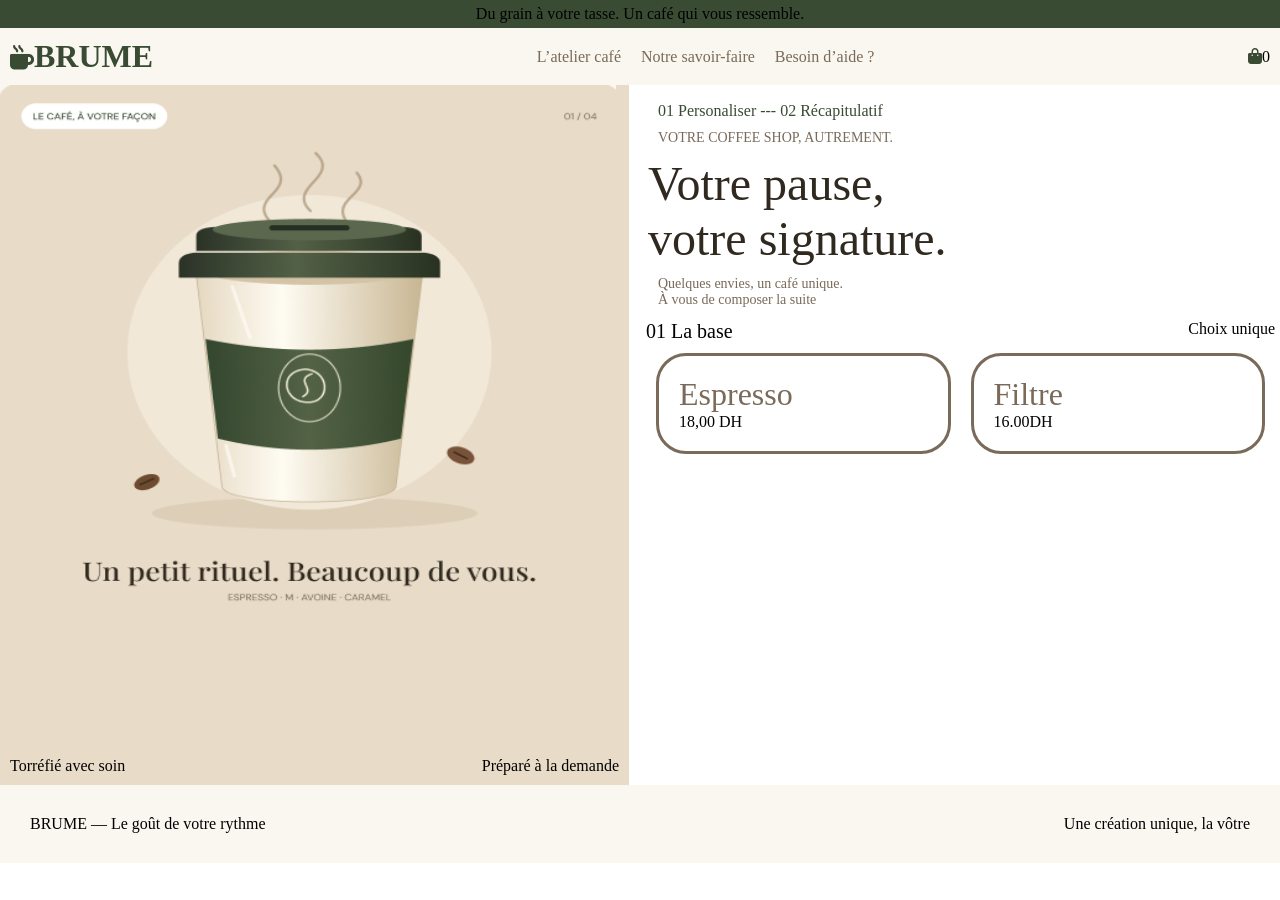
==== html/index.html @ 9add4882 "creation de la pae html" ====
<!DOCTYPE html>
<html lang="en">
<head>
    <meta charset="UTF-8">
    <meta name="viewport" content="width=device-width, initial-scale=1.0">
    <title>Document</title>
    <link rel="stylesheet" href="../css/style.css">
    <link rel="stylesheet" href="https://cdnjs.cloudflare.com/ajax/libs/font-awesome/6.7.2/css/all.min.css">
</head>
<body>
    <header>
        <div>
            <p>Du grain à votre tasse. Un café qui vous ressemble.</p>
        </div>

        <div>
            <span id="logo">
                 <i class="fa-solid fa-mug-hot"></i>
                 <h1>BRUME</h1>
            </span>
           
            <nav>
                <a href="#">L’atelier café</a>
                <a href="#">Notre savoir-faire </a>
                <a href="#"> Besoin d’aide ?</a>
            </nav>
            <span>
                <i class="fa-solid fa-bag-shopping"></i>
                <p>0</p> 
            </span>
        </div>
    </header>
    <main>
        <div class="section-1">

        <div  id="Demande">
            <img src="../assets/image.png" alt="image repesentative pour le site" name="coffe"/>
            <span>
                <p>
                    Torréfié avec soin</p>
                <p>
                    Préparé à la demande</p>
            </span>
        </div>
        <form action="#" method="post">
            <div class="intro">
                 <p> 01 Personaliser ---  02  Récapitulatif</p>
                 <p>VOTRE COFFEE SHOP, AUTREMENT. </p>
                 <h2> Votre pause,<br>votre signature.</h2>
                 <p> Quelques envies, un café unique.<br>À vous de composer la suite</p>
            </div>
           <div class="titre">
            <span>01  La base</span><span>Choix unique </span> 
           </div>
           <div class="option">
             <label for="choix1">
                <input type="radio"  id="choix1" name="base">
                <span> Espresso</span>
                <span> 18,00 DH</span>
             </label>
             <label for="choix2">
                <input type="radio" id="choix2" name="base">
                <span> Filtre</span>
                <span>16.00DH  </span>
             </label>
           </div>
            
        </form>

        </div>
    </main>
    <footer>
        <p>BRUME — Le goût de votre rythme</p>
        <p>Une création unique, la vôtre</p>
    </footer>
    
</body>
</html>
---- css/style.css ----
*{
    margin:0;
    padding:0;
}
header>div:first-child{
    background-color: #394B32; 
    display: flex;
    justify-content: center;
    padding:5px;
}
header>div:last-child{
    background-color:#FAF7F0;
    display: flex;
    flex-direction: row;
    align-items: center;
    justify-content: space-between;
    gap: 20px;

}
#logo{
    display:flex;
    flex-direction: row;  
    justify-content: flex-start; 
    align-items: center;
    padding: 10px;
}
#logo i{
    color: #394B32;
    font-size: x-large;
}
#logo h1{
    font-family:Playfair Display;
    font-size: 32px;
    font-weight: 500px;
    color: #394B32;
}
nav {
    display: flex;
    flex-direction: row;
    gap: 20px;
}
header>div:last-child>span:last-child{
    display: flex;
    flex-direction:row;
    justify-content: end;
    padding-right: 10px;

}
a {
    text-decoration: none;
    color:#796A59
}
a :focus{
    color:#394B32
}
header>div:last-child>span:last-child i{
    color: #394B32;
    font-size: medium;
}
footer{
    display: flex;
    flex-direction: row;
    background-color:#FAF7F0;
    justify-content: space-between;
    padding: 30px;
}
#Demande{
    height:700px;
    background-color: #E8DBC7;
    display: flex;
    flex-direction: column;
    justify-content: space-between;
    width: 50%;
}
#Demande>img{
    max-height: 528px;
    max-width: 616px;
}
#Demande span{
    display: flex;
    justify-content: space-between;
    padding:10px;
}
.section-1{
    display: flex;
    gap: 12px;

}


.option{
    display: flex;
    flex-direction: row;
    justify-content: space-between;
}
.option label{
    border:solid; 
    border-color: #796A59;
    padding: 20px;
    margin: 10px ;
    border-radius: 30px;
    width: 50%;

    
}
.option label  span{
    display: flex;
    flex-direction: column;

}
.option span:first-of-type{
   font-size: 2rem;
   color: #796A59;

}
input{
    display: none;
}
.titre{
    display:flex;
    justify-content: space-between;
}
.titre span:first-child{
    font-size:20px;
}
form{
    width: 50%;
    padding:5px ;
}
.intro{
    padding: 2px;   
}
.intro h2{
    font-family: 'Playfair Display', serif;
    font-weight: 500;
    font-size: 48px;
    color: #30291F;
}
.intro p:first-child{
    color: #394B32;
    margin: 10px;
}
.intro p:nth-child(2){
 color: #796A59;
 margin: 10px;
 font-size:14px;

}
.intro p:last-child{
 color: #796A59;
 margin: 10px;
 font-size:14px;
}
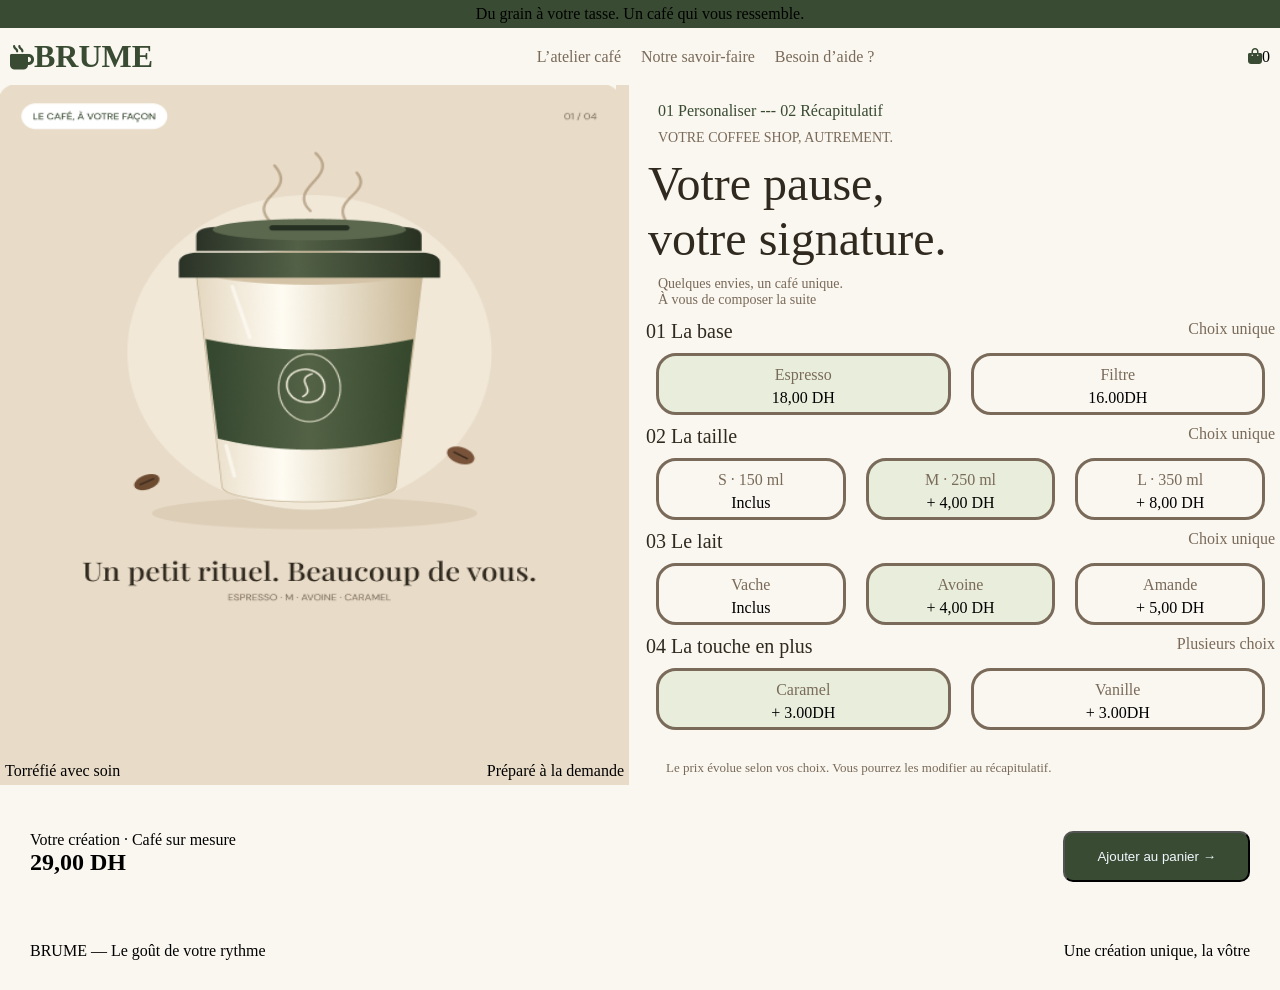
==== commit 2a500dca: "creer la page de configuration" ====
--- a/html/index.html
+++ b/html/index.html
@@ -31,31 +31,32 @@
         </div>
     </header>
     <main>
-        <div class="section-1">
+        <div class="section-2">
+          <div class="section-1">
 
-        <div  id="Demande">
-            <img src="../assets/image.png" alt="image repesentative pour le site" name="coffe"/>
-            <span>
+              <div  id="Demande">
+             <img src="../assets/image.png" alt="image repesentative pour le site" name="coffe"/>
+             <span>
                 <p>
                     Torréfié avec soin</p>
                 <p>
                     Préparé à la demande</p>
-            </span>
-        </div>
-        <form action="#" method="post">
-            <div class="intro">
+             </span>
+             </div>
+             <form action="#" method="post">
+             <div class="intro">
                  <p> 01 Personaliser ---  02  Récapitulatif</p>
                  <p>VOTRE COFFEE SHOP, AUTREMENT. </p>
                  <h2> Votre pause,<br>votre signature.</h2>
                  <p> Quelques envies, un café unique.<br>À vous de composer la suite</p>
-            </div>
-           <div class="titre">
-            <span>01  La base</span><span>Choix unique </span> 
-           </div>
-           <div class="option">
-             <label for="choix1">
+             </div>
+             <div class="titre">
+             <span>01  La base</span><span>Choix unique </span> 
+             </div>
+            <div class="option">
+             <label for="choix1" class="validate">
                 <input type="radio"  id="choix1" name="base">
-                <span> Espresso</span>
+                <span > Espresso</span>
                 <span> 18,00 DH</span>
              </label>
              <label for="choix2">
@@ -63,11 +64,78 @@
                 <span> Filtre</span>
                 <span>16.00DH  </span>
              </label>
-           </div>
-            
+             </div>
+             <div class="titre">
+             <span>02  La taille</span><span>Choix unique </span> 
+             </div>
+             <div class="option">
+             <label for="choix21">
+                <input type="radio"  id="choix21" name="taille">
+                <span> S · 150 ml</span>
+                <span> Inclus</span>
+             </label>
+             <label for="choix22" class="validate">
+                <input type="radio" id="choix22" name="taille">
+                <span> M · 250 ml</span>
+                <span>+ 4,00 DH </span>
+             </label>
+             <label for="choix23" >
+                <input type="radio" id="choix23" name="taille">
+                <span> L · 350 ml</span>
+                <span>+ 8,00 DH </span>
+             </label>
+             </div>
+             <div class="titre">
+             <span>03  Le lait</span><span>Choix unique </span> 
+             </div>
+             <div class="option">
+             <label for="choix31">
+                <input type="radio"  id="choix31" name="taille">
+                <span> Vache</span>
+                <span> Inclus</span>
+             </label>
+             <label for="choix32" class="validate">
+                <input type="radio" id="choix32" name="taille">
+                <span> Avoine</span>
+                <span>+ 4,00 DH </span>
+             </label>
+             <label for="choix33">
+                <input type="radio" id="choix33" name="taille">
+                <span>Amande</span>
+                <span>+ 5,00 DH </span>
+             </label>
+             </div>
+             <div class="titre">
+             <span>04  La touche en plus</span><span>Plusieurs choix </span> 
+             </div>
+            <div class="option">
+             <label for="choix1" class="validate">
+                <input type="checkbox"  id="choix1" name="base">
+                <span> Caramel</span>
+                <span>+ 3.00DH</span>
+             </label>
+             <label for="choix2">
+                <input type="checkbox" id="choix2" name="base">
+                <span>Vanille</span>
+                <span>+ 3.00DH </span>
+             </label>
+            </div>
+               
+            <div id="modif">
+                 <p> Le prix évolue selon vos choix. Vous pourrez les modifier au récapitulatif.</p>
+        </div>
         </form>
-
         </div>
+        <div class="section-3">
+            <div> 
+                <p>
+                    Votre création · Café sur mesure
+                </p>
+                <h2>29,00 DH</h2>
+            </div>
+            <button type="submit">Ajouter au panier   →</button>
+        </div>
+        </div>   
     </main>
     <footer>
         <p>BRUME — Le goût de votre rythme</p>
--- a/css/style.css
+++ b/css/style.css
@@ -79,7 +79,7 @@
 #Demande span{
     display: flex;
     justify-content: space-between;
-    padding:10px;
+    padding:5px;
 }
 .section-1{
     display: flex;
@@ -96,21 +96,22 @@
 .option label{
     border:solid; 
     border-color: #796A59;
-    padding: 20px;
+    padding: 5px;
     margin: 10px ;
-    border-radius: 30px;
-    width: 50%;
-
-    
+    border-radius:20px;
+    width: 50%;   
 }
 .option label  span{
     display: flex;
     flex-direction: column;
+    justify-content: center;
+    align-items: center;
 
 }
 .option span:first-of-type{
-   font-size: 2rem;
+   font-size: 1rem;
    color: #796A59;
+   padding: 5px;
 
 }
 input{
@@ -122,6 +123,10 @@
 }
 .titre span:first-child{
     font-size:20px;
+    color:#30291F;
+}
+.titre span:last-child{
+    color:#796A59 ;
 }
 form{
     width: 50%;
@@ -151,6 +156,33 @@
  margin: 10px;
  font-size:14px;
 }
+main{
+    background-color:#FAF7F0;
+}
+#modif{
+    margin: 20px;
+    color: #796A59;
+    font-size: small;
+}
+.section-2{
+    display: flex;
+    flex-direction: column;   
+}
+.section-3{
+    display: flex;
+    flex-direction: row;
+    padding: 10px;
+    justify-content: space-between;
+    margin: 20px;
 
-
-
+}
+button{
+    background-color: #394B32;
+    border-radius: 10px;
+    padding: 16px 32px;
+    color: aliceblue;
+}
+.validate{
+    background-color:#E9EEDC;
+    outline-color: #394B32;
+}
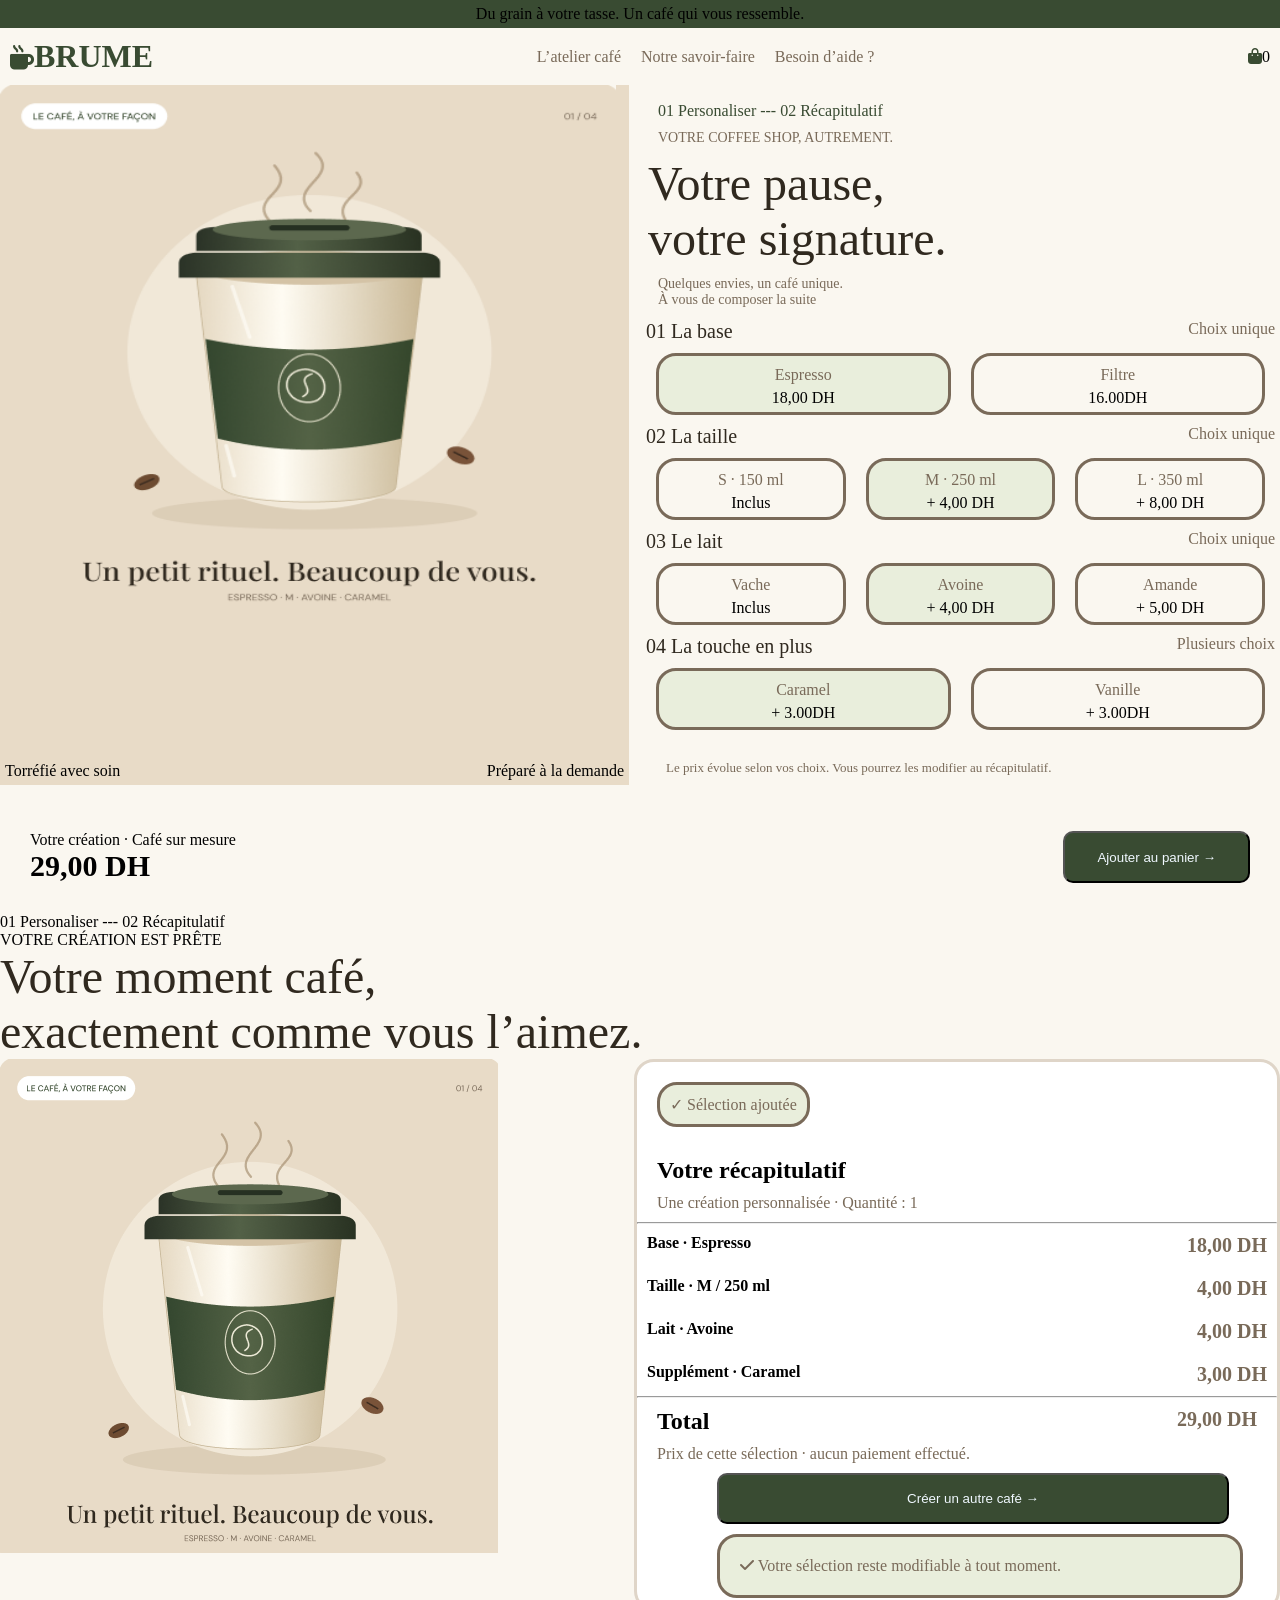
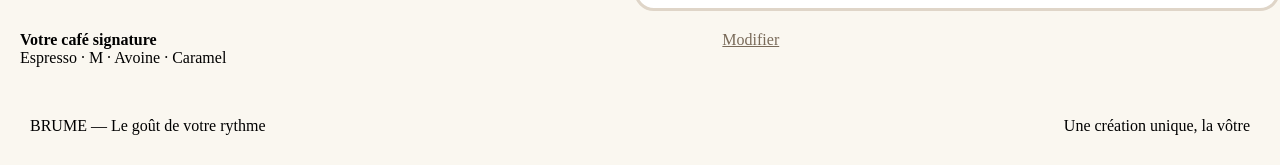
==== commit b581909a: "terminer partie html et css" ====
--- a/html/index.html
+++ b/html/index.html
@@ -31,7 +31,8 @@
         </div>
     </header>
     <main>
-        <div class="section-2">
+        <section>
+            <div class="section-2">
           <div class="section-1">
 
               <div  id="Demande">
@@ -70,7 +71,7 @@
              </div>
              <div class="option">
              <label for="choix21">
-                <input type="radio"  id="choix21" name="taille">
+                <in put type="radio"  id="choix21" name="taille">
                 <span> S · 150 ml</span>
                 <span> Inclus</span>
              </label>
@@ -131,16 +132,57 @@
                 <p>
                     Votre création · Café sur mesure
                 </p>
-                <h2>29,00 DH</h2>
+                <h3>29,00 DH</h3>
             </div>
             <button type="submit">Ajouter au panier   →</button>
         </div>
-        </div>   
+        </div>  
+        </section> 
+        <section>
+            <div class="section-2">
+                <p> 01 Personaliser ---  02  Récapitulatif</p>
+                <p> VOTRE CRÉATION EST PRÊTE</p>
+                <h2> Votre moment café,<br>exactement comme vous l’aimez.</h2>  
+                </div>
+                <div class="section-4">
+                <div>
+                <img src="../assets/image.png" alt=" image repesentative pour le site"> 
+                </div>
+                <div class="section-5">
+                <p>✓  Sélection ajoutée </p>
+                <h3> Votre récapitulatif</h3>
+                <p> Une création personnalisée · Quantité : 1</p>
+                <hr>
+                <div>
+                     <h4 class="titre "> Base · Espresso <span> 18,00 DH</span></h4>
+                    <h4 class="titre "> Taille · M / 250 ml <span> 4,00 DH</span></h4>
+                    <h4 class="titre "> Lait · Avoine<span> 4,00 DH</span></h4>
+                    <h4 class="titre "> Supplément · Caramel <span> 3,00 DH</span></h4>
+                </div>
+                
+                <hr>
+                <h3 class="titre "> Total <span>29,00 DH </span></h3>
+                <p>Prix de cette sélection · aucun paiement effectué.</p>
+                <button class="boutton-lon" type="button">Créer un autre café   → </button>
+                <p id="modifiable"> <i class="fa-solid fa-check"></i> Votre sélection reste modifiable à tout moment. </p>
+               </div>
+             
+             </div>
+             <div class="section-6">
+                <div> 
+                <h4> Votre café signature</h4>
+                <p>Espresso · M · Avoine · Caramel</p>
+                </div>
+                <a href="#"> Modifier</a>
+                
+             </div>
+            
+        </section>
     </main>
     <footer>
         <p>BRUME — Le goût de votre rythme</p>
         <p>Une création unique, la vôtre</p>
     </footer>
-    
+    <script src="../javaScript/script.js"></script>
 </body>
 </html>
--- a/css/style.css
+++ b/css/style.css
@@ -135,7 +135,7 @@
 .intro{
     padding: 2px;   
 }
-.intro h2{
+ h2{
     font-family: 'Playfair Display', serif;
     font-weight: 500;
     font-size: 48px;
@@ -182,7 +182,67 @@
     padding: 16px 32px;
     color: aliceblue;
 }
+h3{
+    font-size: 30px;
+}
 .validate{
     background-color:#E9EEDC;
     outline-color: #394B32;
 }
+.section-4{
+    display: flex;
+    flex-direction: row;
+    justify-content: space-between;
+    background-color: #FAF7F0;
+}
+.section-5{
+    width: 50%;
+    border: solid;
+    border-color:#DFD5C8;
+    border-radius: 20px;
+    background-color: white;
+
+}
+.section-5 > p:first-of-type{
+    display:inline-block;
+    border: solid;
+    border-radius: 20px;
+    background-color: #E9EEDC;
+    padding: 10px;
+    margin: 20px;
+}
+.section-5 >h3{
+    font-size:x-large;
+    font-weight:250px;
+    margin: 10px 20px;
+}
+.section-5 p{
+    color:#796A59;
+    margin: 10px 20px;
+
+}
+.section-5 h4{
+    padding:10px;
+}
+.boutton-lon{
+    width: 80%;
+    margin-left:80px;
+}
+#modifiable{
+    background-color: #E9EEDC;
+    border: solid ;
+    border-radius:20px;
+    padding: 20px;
+    width: 75%;
+    margin-left:80px ;
+}
+.section-6{
+    display: flex;
+    flex-direction: row;
+    padding: 20px;
+    gap:40%;
+}
+.section-6 a {
+    text-decoration: underline;
+
+}
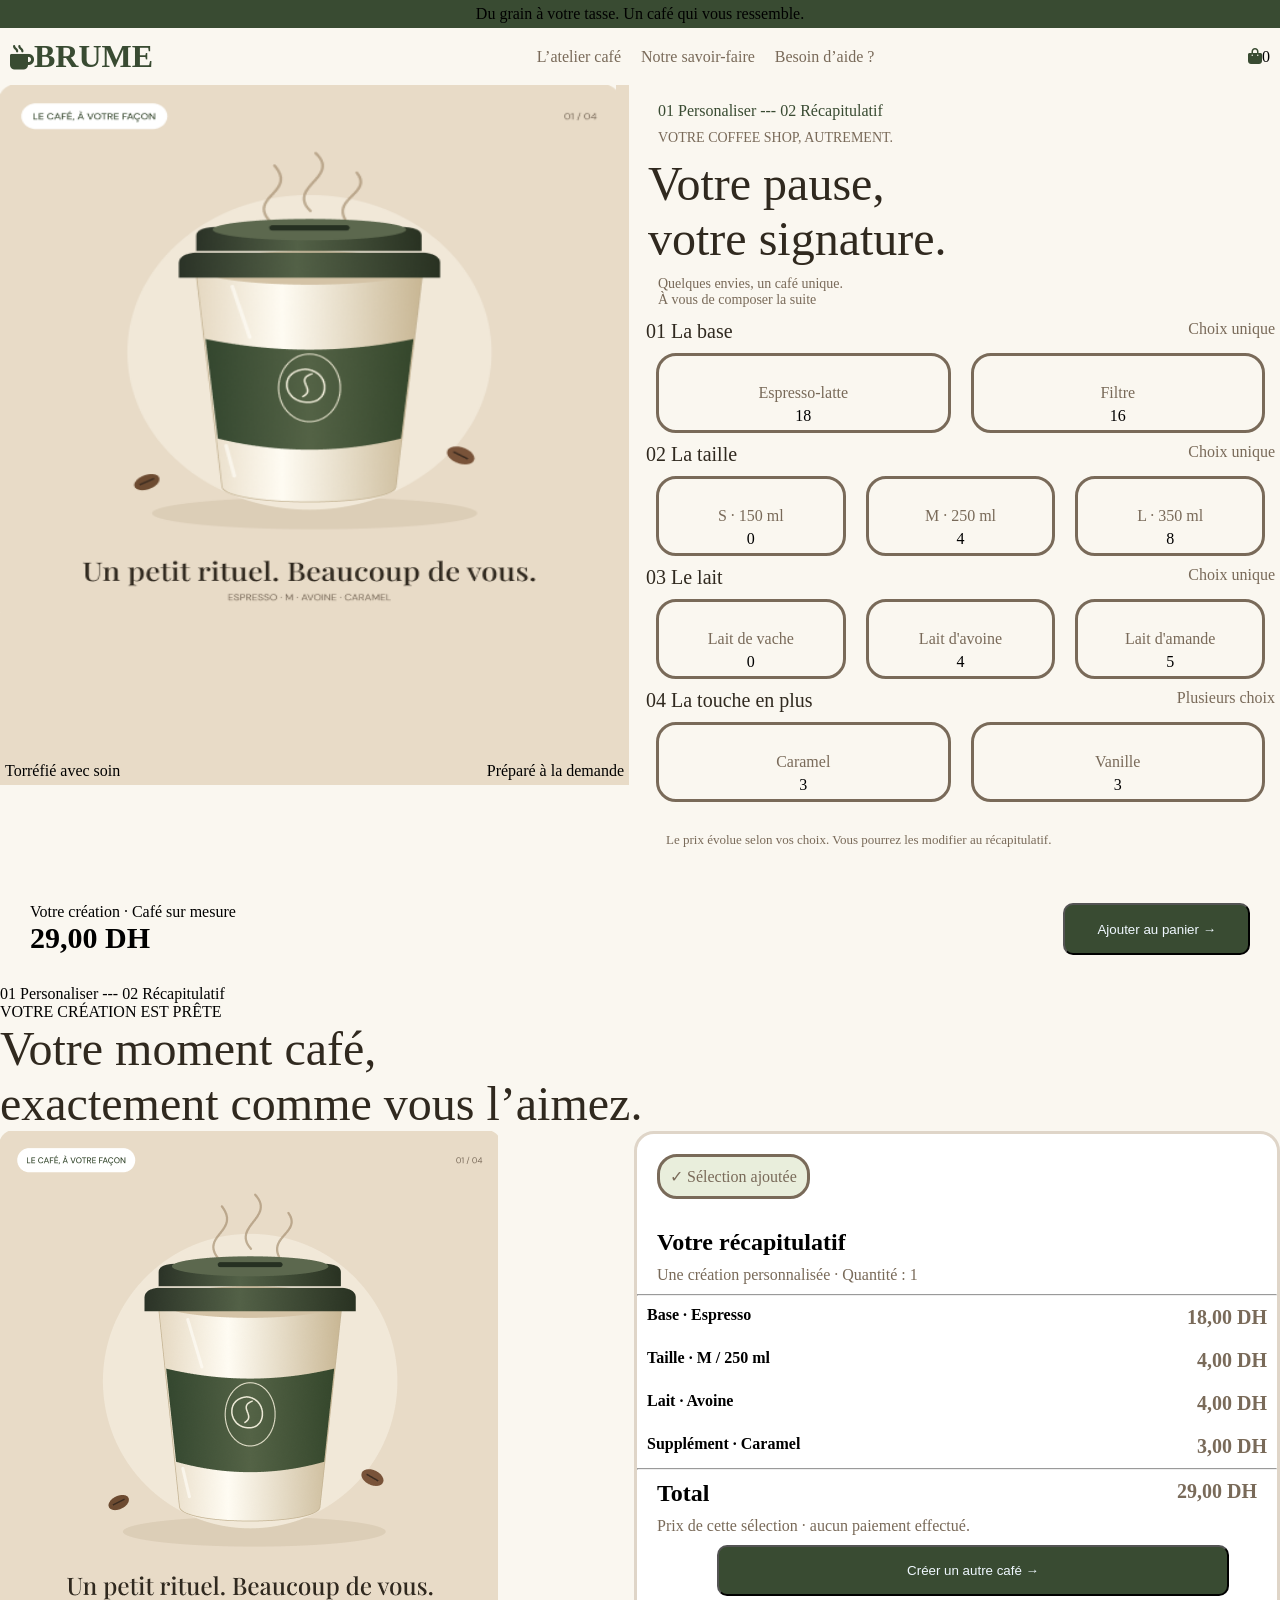
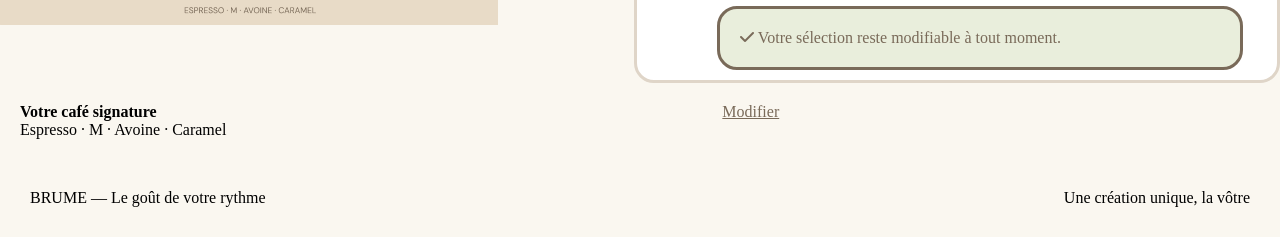
==== commit 7b136e6d: "stocker la valeur des choix qui ont choisi" ====
--- a/html/index.html
+++ b/html/index.html
@@ -1,5 +1,6 @@
 <!DOCTYPE html>
 <html lang="en">
+
 <head>
     <meta charset="UTF-8">
     <meta name="viewport" content="width=device-width, initial-scale=1.0">
@@ -7,6 +8,7 @@
     <link rel="stylesheet" href="../css/style.css">
     <link rel="stylesheet" href="https://cdnjs.cloudflare.com/ajax/libs/font-awesome/6.7.2/css/all.min.css">
 </head>
+
 <body>
     <header>
         <div>
@@ -15,10 +17,10 @@
 
         <div>
             <span id="logo">
-                 <i class="fa-solid fa-mug-hot"></i>
-                 <h1>BRUME</h1>
+                <i class="fa-solid fa-mug-hot"></i>
+                <h1>BRUME</h1>
             </span>
-           
+
             <nav>
                 <a href="#">L’atelier café</a>
                 <a href="#">Notre savoir-faire </a>
@@ -26,157 +28,161 @@
             </nav>
             <span>
                 <i class="fa-solid fa-bag-shopping"></i>
-                <p>0</p> 
+                <p>0</p>
             </span>
         </div>
     </header>
     <main>
         <section>
             <div class="section-2">
-          <div class="section-1">
+                <div class="section-1">
 
-              <div  id="Demande">
-             <img src="../assets/image.png" alt="image repesentative pour le site" name="coffe"/>
-             <span>
-                <p>
-                    Torréfié avec soin</p>
-                <p>
-                    Préparé à la demande</p>
-             </span>
-             </div>
-             <form action="#" method="post">
-             <div class="intro">
-                 <p> 01 Personaliser ---  02  Récapitulatif</p>
-                 <p>VOTRE COFFEE SHOP, AUTREMENT. </p>
-                 <h2> Votre pause,<br>votre signature.</h2>
-                 <p> Quelques envies, un café unique.<br>À vous de composer la suite</p>
-             </div>
-             <div class="titre">
-             <span>01  La base</span><span>Choix unique </span> 
-             </div>
-            <div class="option">
-             <label for="choix1" class="validate">
-                <input type="radio"  id="choix1" name="base">
-                <span > Espresso</span>
-                <span> 18,00 DH</span>
-             </label>
-             <label for="choix2">
-                <input type="radio" id="choix2" name="base">
-                <span> Filtre</span>
-                <span>16.00DH  </span>
-             </label>
-             </div>
-             <div class="titre">
-             <span>02  La taille</span><span>Choix unique </span> 
-             </div>
-             <div class="option">
-             <label for="choix21">
-                <in put type="radio"  id="choix21" name="taille">
-                <span> S · 150 ml</span>
-                <span> Inclus</span>
-             </label>
-             <label for="choix22" class="validate">
-                <input type="radio" id="choix22" name="taille">
-                <span> M · 250 ml</span>
-                <span>+ 4,00 DH </span>
-             </label>
-             <label for="choix23" >
-                <input type="radio" id="choix23" name="taille">
-                <span> L · 350 ml</span>
-                <span>+ 8,00 DH </span>
-             </label>
-             </div>
-             <div class="titre">
-             <span>03  Le lait</span><span>Choix unique </span> 
-             </div>
-             <div class="option">
-             <label for="choix31">
-                <input type="radio"  id="choix31" name="taille">
-                <span> Vache</span>
-                <span> Inclus</span>
-             </label>
-             <label for="choix32" class="validate">
-                <input type="radio" id="choix32" name="taille">
-                <span> Avoine</span>
-                <span>+ 4,00 DH </span>
-             </label>
-             <label for="choix33">
-                <input type="radio" id="choix33" name="taille">
-                <span>Amande</span>
-                <span>+ 5,00 DH </span>
-             </label>
-             </div>
-             <div class="titre">
-             <span>04  La touche en plus</span><span>Plusieurs choix </span> 
-             </div>
-            <div class="option">
-             <label for="choix1" class="validate">
-                <input type="checkbox"  id="choix1" name="base">
-                <span> Caramel</span>
-                <span>+ 3.00DH</span>
-             </label>
-             <label for="choix2">
-                <input type="checkbox" id="choix2" name="base">
-                <span>Vanille</span>
-                <span>+ 3.00DH </span>
-             </label>
+                    <div id="Demande">
+                        <img src="../assets/image.png" alt="image repesentative pour le site" name="coffe" />
+                        <span>
+                            <p>
+                                Torréfié avec soin</p>
+                            <p>
+                                Préparé à la demande</p>
+                        </span>
+                    </div>
+                    <form action="#" method="post">
+                        <div class="intro">
+                            <p> 01 Personaliser --- 02 Récapitulatif</p>
+                            <p>VOTRE COFFEE SHOP, AUTREMENT. </p>
+                            <h2> Votre pause,<br>votre signature.</h2>
+                            <p> Quelques envies, un café unique.<br>À vous de composer la suite</p>
+                        </div>
+                        <div class="titre">
+                            <span>01 La base</span><span>Choix unique </span>
+                        </div>
+                        <div>
+                            <div class="option Base">
+                                <label for="choix1" class="carte" >
+                                    <input type="radio" id="choix1" name="base">
+                                    <span> Espresso</span>
+                                    <span> 18,00 DH</span>
+                                </label>
+                                <label for="choix2" class="carte">
+                                    <input type="radio" id="choix2" name="base">
+                                    <span> Filtre</span>
+                                    <span>16.00DH </span>
+                                </label>
+                            </div>
+                            <div class="titre">
+                                <span>02 La taille</span><span>Choix unique </span>
+                            </div>
+                            <div class="option Taille">
+                                <label for="choix21" class="carte">
+                                    <input type="radio" id="choix21" name="taille">
+                                        <span> S · 150 ml</span>
+                                        <span> Inclus</span>
+                                </label>
+                                <label for="choix22"  class="carte">
+                                    <input type="radio" id="choix22" name="taille">
+                                    <span> M · 250 ml</span>
+                                    <span>+ 4,00 DH </span>
+                                </label>
+                                <label for="choix23" class="carte">
+                                    <input type="radio" id="choix23" name="taille">
+                                    <span> L · 350 ml</span>
+                                    <span>+ 8,00 DH </span>
+                                </label>
+                            </div>
+                            <div class="titre" >
+                                <span>03 Le lait</span><span>Choix unique </span>
+                            </div>
+                            <div class="option Lait">
+                                <label for="choix31" class="carte">
+                                    <input type="radio" id="choix31" name="lait">
+                                    <span> Vache</span>
+                                    <span> Inclus</span>
+                                 </label>
+                                 <label for="choix32" class="carte" >
+                                    <input type="radio" id="choix32" name="lait">
+                                    <span> Avoine</span>
+                                    <span>+ 4,00 DH </span>
+                                 </label>
+                                 <label for="choix33" class="carte">
+                                    <input type="radio" id="choix33" name="lait">
+                                    <span>Amande</span>
+                                    <span>+ 5,00 DH </span>
+                                </label>
+                            </div>
+                               <div class="titre">
+                                <span>04 La touche en plus</span><span>Plusieurs choix </span>
+                               </div>
+                            <div class="option Supplément">
+                                 <label for="choix41" class="carte">
+                                    <input type="checkbox" id="choix41" name="base">
+                                    <span> Caramel</span>
+                                    <span>+ 3.00DH</span>
+                                  </label>
+                                 <label for="choix42" class="carte">
+                                    <input type="checkbox" id="choix42" name="base">
+                                    <span>Vanille</span>
+                                    <span>+ 3.00DH </span>
+                                </label>
+                            </div>
+                        </div>
+
+
+                        <div id="modif">
+                            <p> Le prix évolue selon vos choix. Vous pourrez les modifier au récapitulatif.</p>
+                        </div>
+                    </form>
+                </div>
+                <div class="section-3">
+                    <div>
+                        <p>
+                            Votre création · Café sur mesure
+                        </p>
+                        <h3 class="Prix">29,00 DH</h3>
+                    </div>
+                    <button type="submit">Ajouter au panier →</button>
+                </div>
             </div>
-               
-            <div id="modif">
-                 <p> Le prix évolue selon vos choix. Vous pourrez les modifier au récapitulatif.</p>
-        </div>
-        </form>
-        </div>
-        <div class="section-3">
-            <div> 
-                <p>
-                    Votre création · Café sur mesure
-                </p>
-                <h3>29,00 DH</h3>
-            </div>
-            <button type="submit">Ajouter au panier   →</button>
-        </div>
-        </div>  
-        </section> 
+        </section>
         <section>
             <div class="section-2">
-                <p> 01 Personaliser ---  02  Récapitulatif</p>
+                <p> 01 Personaliser --- 02 Récapitulatif</p>
                 <p> VOTRE CRÉATION EST PRÊTE</p>
-                <h2> Votre moment café,<br>exactement comme vous l’aimez.</h2>  
-                </div>
-                <div class="section-4">
+                <h2> Votre moment café,<br>exactement comme vous l’aimez.</h2>
+            </div>
+            <div class="section-4">
                 <div>
-                <img src="../assets/image.png" alt=" image repesentative pour le site"> 
+                    <img src="../assets/image.png" alt=" image repesentative pour le site">
                 </div>
                 <div class="section-5">
-                <p>✓  Sélection ajoutée </p>
-                <h3> Votre récapitulatif</h3>
-                <p> Une création personnalisée · Quantité : 1</p>
-                <hr>
+                    <p>✓ Sélection ajoutée </p>
+                    <h3> Votre récapitulatif</h3>
+                    <p> Une création personnalisée · Quantité : 1</p>
+                    <hr>
+                    <div>
+                        <h4 class="titre "> Base · Espresso <span> 18,00 DH</span></h4>
+                        <h4 class="titre "> Taille · M / 250 ml <span> 4,00 DH</span></h4>
+                        <h4 class="titre "> Lait · Avoine<span> 4,00 DH</span></h4>
+                        <h4 class="titre "> Supplément · Caramel <span> 3,00 DH</span></h4>
+                    </div>
+
+                    <hr>
+                    <h3 class="titre "> Total <span class="Prix">29,00 DH </span></h3>
+                    <p>Prix de cette sélection · aucun paiement effectué.</p>
+                    <button class="boutton-lon" type="button">Créer un autre café → </button>
+                    <p id="modifiable"> <i class="fa-solid fa-check"></i> Votre sélection reste modifiable à tout
+                        moment. </p>
+                </div>
+
+            </div>
+            <div class="section-6">
                 <div>
-                     <h4 class="titre "> Base · Espresso <span> 18,00 DH</span></h4>
-                    <h4 class="titre "> Taille · M / 250 ml <span> 4,00 DH</span></h4>
-                    <h4 class="titre "> Lait · Avoine<span> 4,00 DH</span></h4>
-                    <h4 class="titre "> Supplément · Caramel <span> 3,00 DH</span></h4>
-                </div>
-                
-                <hr>
-                <h3 class="titre "> Total <span>29,00 DH </span></h3>
-                <p>Prix de cette sélection · aucun paiement effectué.</p>
-                <button class="boutton-lon" type="button">Créer un autre café   → </button>
-                <p id="modifiable"> <i class="fa-solid fa-check"></i> Votre sélection reste modifiable à tout moment. </p>
-               </div>
-             
-             </div>
-             <div class="section-6">
-                <div> 
-                <h4> Votre café signature</h4>
-                <p>Espresso · M · Avoine · Caramel</p>
+                    <h4> Votre café signature</h4>
+                    <p>Espresso · M · Avoine · Caramel</p>
                 </div>
                 <a href="#"> Modifier</a>
-                
-             </div>
-            
+
+            </div>
+
         </section>
     </main>
     <footer>
@@ -185,4 +191,5 @@
     </footer>
     <script src="../javaScript/script.js"></script>
 </body>
+
 </html>
--- a/css/style.css
+++ b/css/style.css
@@ -86,8 +86,6 @@
     gap: 12px;
 
 }
-
-
 .option{
     display: flex;
     flex-direction: row;
@@ -104,7 +102,6 @@
 .option label  span{
     display: flex;
     flex-direction: column;
-    justify-content: center;
     align-items: center;
 
 }
@@ -115,7 +112,7 @@
 
 }
 input{
-    display: none;
+    appearance: none;
 }
 .titre{
     display:flex;
@@ -185,9 +182,15 @@
 h3{
     font-size: 30px;
 }
-.validate{
-    background-color:#E9EEDC;
-    outline-color: #394B32;
+.carte:has(input:checked) {
+    background: #e9eddc;
+    border-color: #40543a;
+    border-width: 3px;
+}
+
+.carte:has(input:checked) span:first-of-type::before {
+    content: "✓";
+    margin-right: 10px;
 }
 .section-4{
     display: flex;
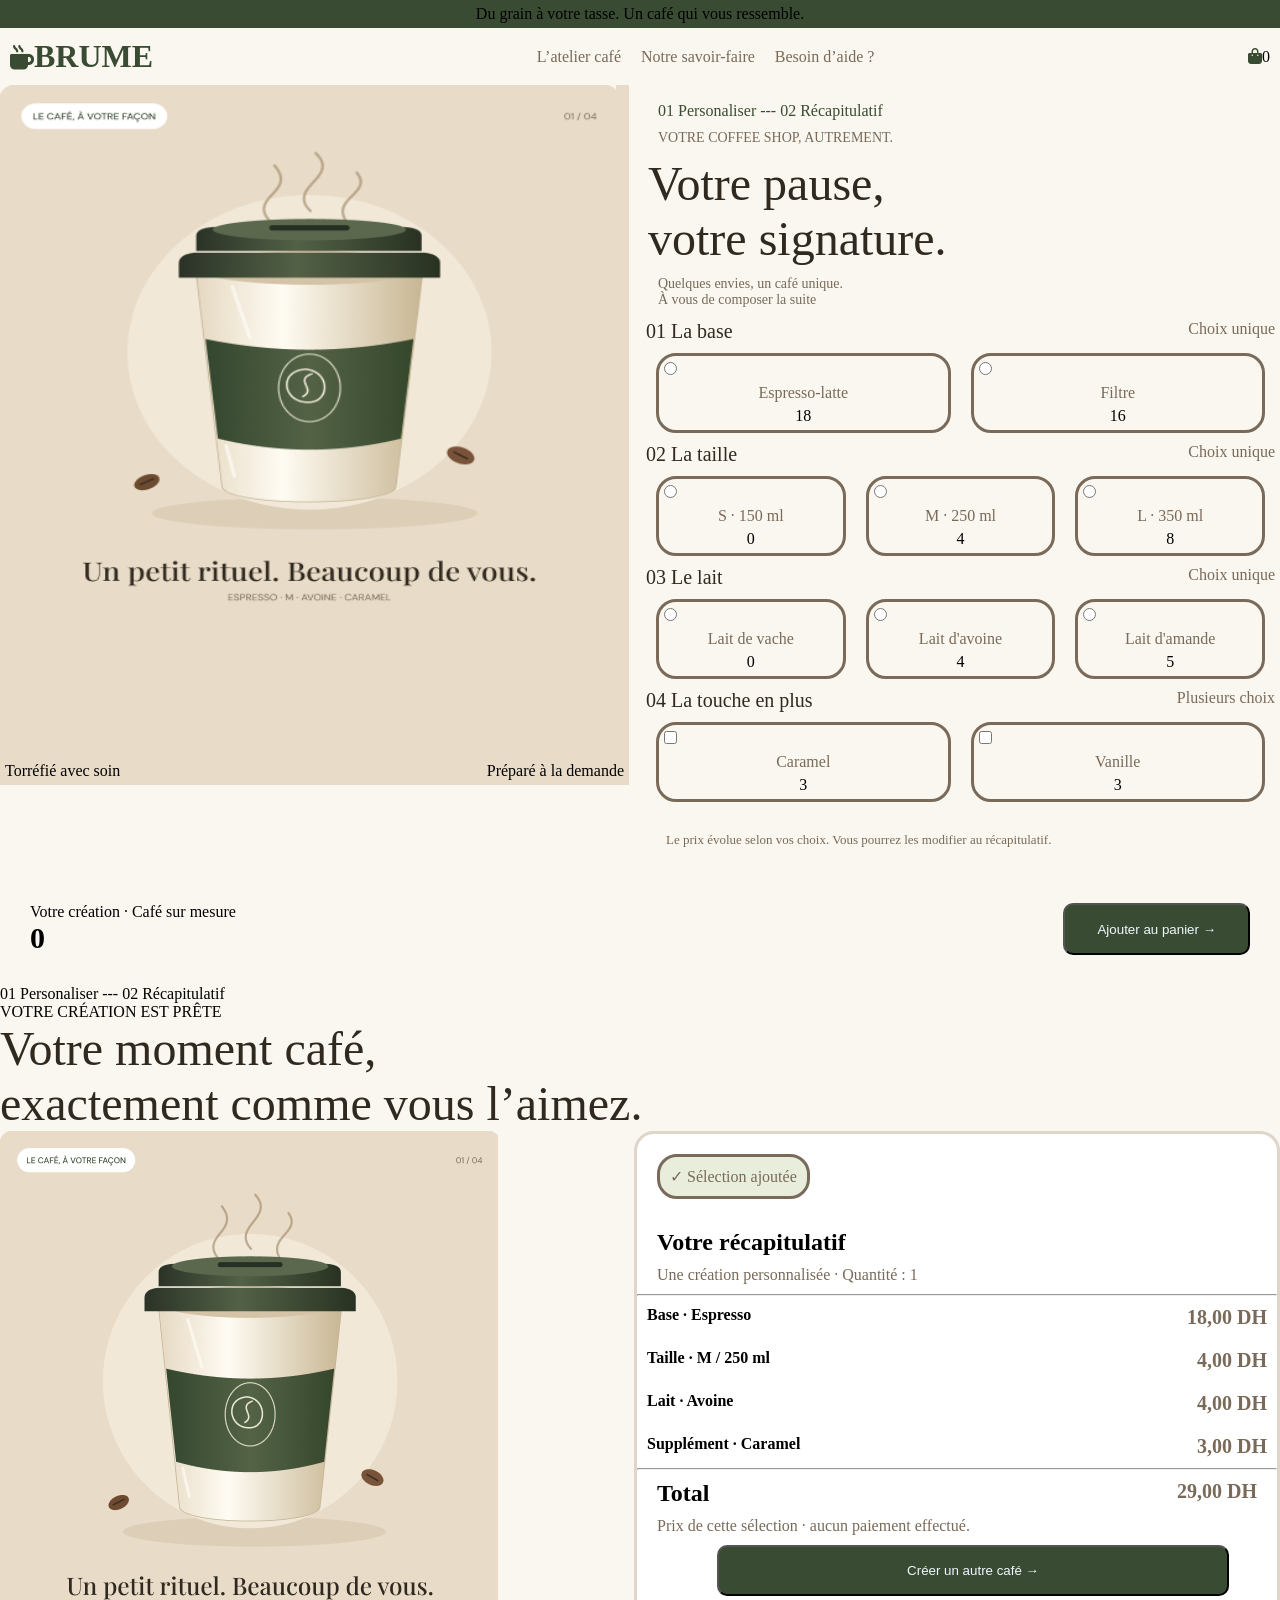
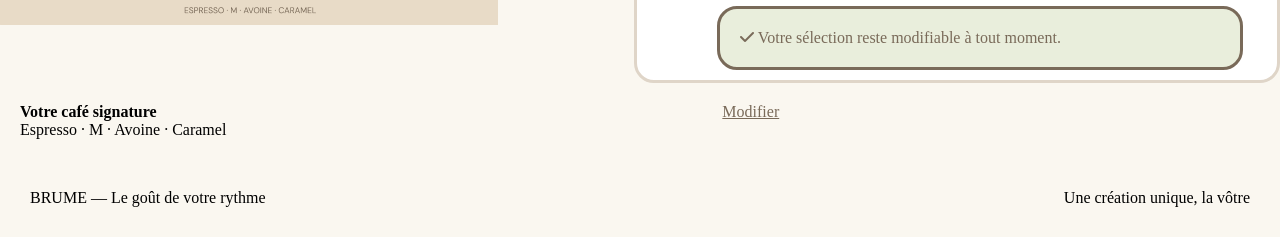
==== commit ee5b1dd4: "calculer le prix" ====
--- a/html/index.html
+++ b/html/index.html
@@ -58,13 +58,13 @@
                         </div>
                         <div>
                             <div class="option Base">
-                                <label for="choix1" class="carte" >
-                                    <input type="radio" id="choix1" name="base">
+                                <label for="espresso" class="carte" >
+                                    <input type="radio" id="espresso" name="base">
                                     <span> Espresso</span>
                                     <span> 18,00 DH</span>
                                 </label>
-                                <label for="choix2" class="carte">
-                                    <input type="radio" id="choix2" name="base">
+                                <label for="filtre" class="carte">
+                                    <input type="radio" id="filtre" name="base">
                                     <span> Filtre</span>
                                     <span>16.00DH </span>
                                 </label>
@@ -73,18 +73,18 @@
                                 <span>02 La taille</span><span>Choix unique </span>
                             </div>
                             <div class="option Taille">
-                                <label for="choix21" class="carte">
-                                    <input type="radio" id="choix21" name="taille">
+                                <label for="s" class="carte">
+                                    <input type="radio" id="s" name="taille">
                                         <span> S · 150 ml</span>
                                         <span> Inclus</span>
                                 </label>
-                                <label for="choix22"  class="carte">
-                                    <input type="radio" id="choix22" name="taille">
+                                <label for="m"  class="carte">
+                                    <input type="radio" id="m" name="taille">
                                     <span> M · 250 ml</span>
                                     <span>+ 4,00 DH </span>
                                 </label>
-                                <label for="choix23" class="carte">
-                                    <input type="radio" id="choix23" name="taille">
+                                <label for="l" class="carte">
+                                    <input type="radio" id="l" name="taille">
                                     <span> L · 350 ml</span>
                                     <span>+ 8,00 DH </span>
                                 </label>
@@ -93,18 +93,18 @@
                                 <span>03 Le lait</span><span>Choix unique </span>
                             </div>
                             <div class="option Lait">
-                                <label for="choix31" class="carte">
-                                    <input type="radio" id="choix31" name="lait">
+                                <label for="vache" class="carte">
+                                    <input type="radio" id="vache" name="lait">
                                     <span> Vache</span>
                                     <span> Inclus</span>
                                  </label>
-                                 <label for="choix32" class="carte" >
-                                    <input type="radio" id="choix32" name="lait">
+                                 <label for="avoine" class="carte" >
+                                    <input type="radio" id="avoine" name="lait">
                                     <span> Avoine</span>
                                     <span>+ 4,00 DH </span>
                                  </label>
-                                 <label for="choix33" class="carte">
-                                    <input type="radio" id="choix33" name="lait">
+                                 <label for="amande" class="carte">
+                                    <input type="radio" id="amande" name="lait">
                                     <span>Amande</span>
                                     <span>+ 5,00 DH </span>
                                 </label>
@@ -113,13 +113,13 @@
                                 <span>04 La touche en plus</span><span>Plusieurs choix </span>
                                </div>
                             <div class="option Supplément">
-                                 <label for="choix41" class="carte">
-                                    <input type="checkbox" id="choix41" name="base">
+                                 <label for="caramel" class="carte">
+                                    <input type="checkbox" id="caramel" name="supplements">
                                     <span> Caramel</span>
                                     <span>+ 3.00DH</span>
                                   </label>
-                                 <label for="choix42" class="carte">
-                                    <input type="checkbox" id="choix42" name="base">
+                                 <label for="vanille" class="carte">
+                                    <input type="checkbox" id="vanille" name="supplements">
                                     <span>Vanille</span>
                                     <span>+ 3.00DH </span>
                                 </label>
--- a/css/style.css
+++ b/css/style.css
@@ -111,9 +111,9 @@
    padding: 5px;
 
 }
-input{
+/* input{
     appearance: none;
-}
+} */
 .titre{
     display:flex;
     justify-content: space-between;
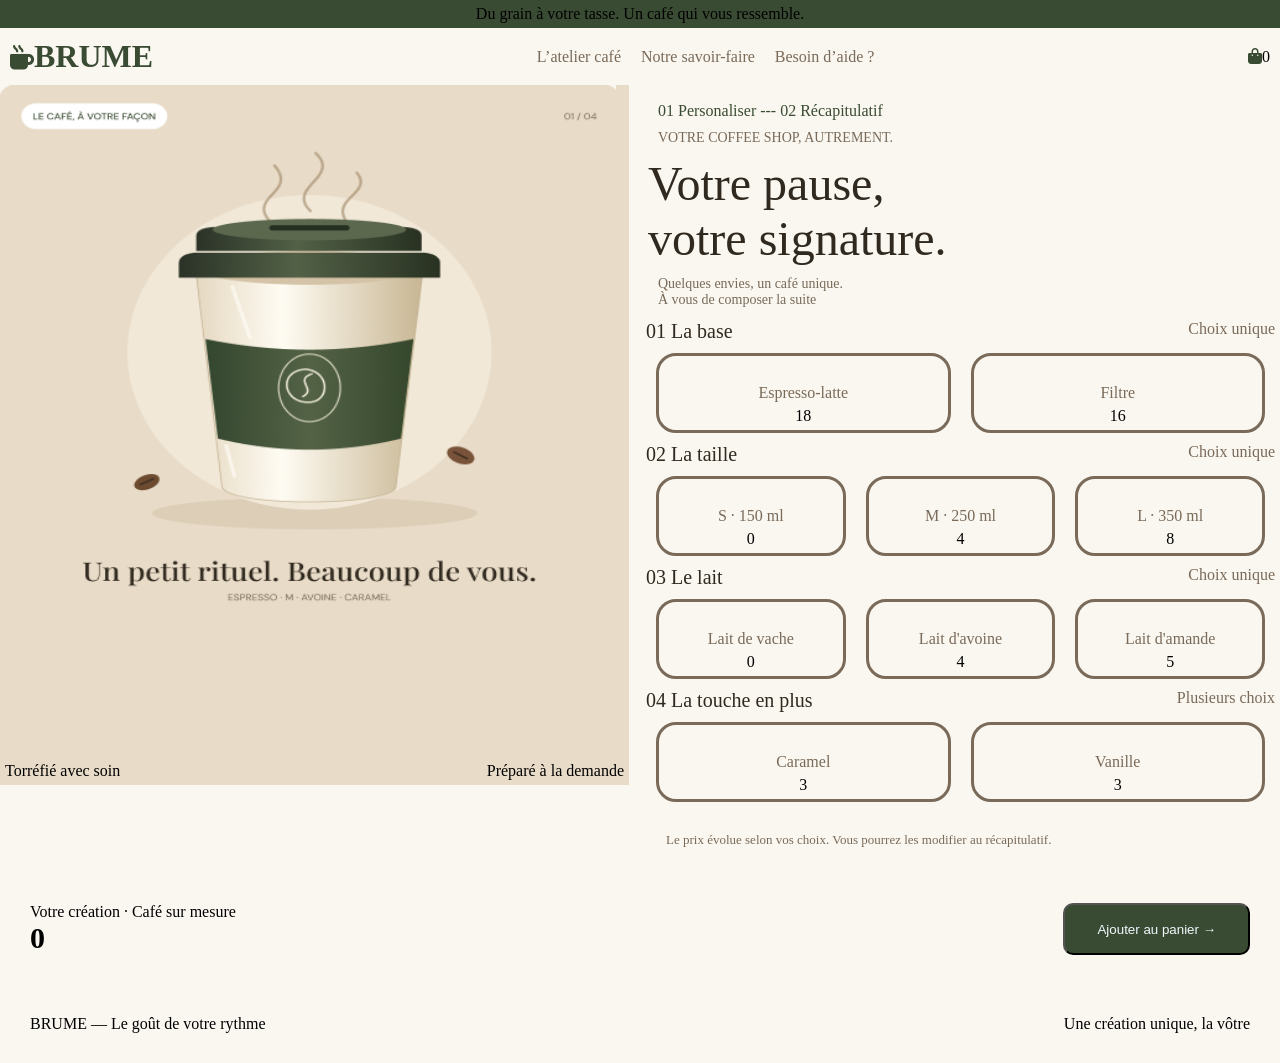
==== commit 5c3d353a: "fixer la partie de facture" ====
--- a/html/index.html
+++ b/html/index.html
@@ -18,7 +18,7 @@
         <div>
             <span id="logo">
                 <i class="fa-solid fa-mug-hot"></i>
-                <h1>BRUME</h1>
+                <h1 class="previous">BRUME</h1>
             </span>
 
             <nav>
@@ -26,14 +26,14 @@
                 <a href="#">Notre savoir-faire </a>
                 <a href="#"> Besoin d’aide ?</a>
             </nav>
-            <span>
-                <i class="fa-solid fa-bag-shopping"></i>
-                <p>0</p>
+            <span >
+                <i  class="fa-solid fa-bag-shopping next"></i>
+                <p id="Conteur">0</p>
             </span>
         </div>
     </header>
     <main>
-        <section>
+        <section class="hero_section">
             <div class="section-2">
                 <div class="section-1">
 
@@ -48,7 +48,7 @@
                     </div>
                     <form action="#" method="post">
                         <div class="intro">
-                            <p> 01 Personaliser --- 02 Récapitulatif</p>
+                            <p> 01 Personaliser ---<span class="next"> 02 Récapitulatif</span> </p>
                             <p>VOTRE COFFEE SHOP, AUTREMENT. </p>
                             <h2> Votre pause,<br>votre signature.</h2>
                             <p> Quelques envies, un café unique.<br>À vous de composer la suite</p>
@@ -139,13 +139,13 @@
                         </p>
                         <h3 class="Prix">29,00 DH</h3>
                     </div>
-                    <button type="submit">Ajouter au panier →</button>
+                    <button type="submit" class="next">Ajouter au panier →</button>
                 </div>
             </div>
         </section>
-        <section>
+        <section class="facture_section  hidden">
             <div class="section-2">
-                <p> 01 Personaliser --- 02 Récapitulatif</p>
+                <p><span class="previous">01 Personaliser</span>  --- 02 Récapitulatif</p>
                 <p> VOTRE CRÉATION EST PRÊTE</p>
                 <h2> Votre moment café,<br>exactement comme vous l’aimez.</h2>
             </div>
@@ -158,17 +158,37 @@
                     <h3> Votre récapitulatif</h3>
                     <p> Une création personnalisée · Quantité : 1</p>
                     <hr>
-                    <div>
-                        <h4 class="titre "> Base · Espresso <span> 18,00 DH</span></h4>
-                        <h4 class="titre "> Taille · M / 250 ml <span> 4,00 DH</span></h4>
-                        <h4 class="titre "> Lait · Avoine<span> 4,00 DH</span></h4>
-                        <h4 class="titre "> Supplément · Caramel <span> 3,00 DH</span></h4>
+                    <div >
+                        <div class="facture">
+                            <h4 class="titre  tickets"></h4> 
+                          <p class="priceTickets"> </p>
+                        </div>
+                        <div class="facture">
+                            <h4 class="titre tickets"></h4> 
+                            <p  class="priceTickets"></p>
+                        </div>
+                        <div class="facture">
+                            <h4 class="titre  tickets"></h4> 
+                           <p  class="priceTickets"></p>
+                        </div>
+                        <div class="facture">
+                            <h4 class="titre tickets"></h4> 
+                            <p  class="priceTickets"> </p>
+                        </div>
+                        <div class="facture">
+                            <h4 class="titre tickets"></h4> 
+                           <p  class="priceTickets"> </p>
+                        </div>
+                        
+                        
+                        
+                        
                     </div>
 
                     <hr>
                     <h3 class="titre "> Total <span class="Prix">29,00 DH </span></h3>
                     <p>Prix de cette sélection · aucun paiement effectué.</p>
-                    <button class="boutton-lon" type="button">Créer un autre café → </button>
+                    <button class="boutton-lon  previous" type="button">Créer un autre café → </button>
                     <p id="modifiable"> <i class="fa-solid fa-check"></i> Votre sélection reste modifiable à tout
                         moment. </p>
                 </div>
@@ -179,7 +199,7 @@
                     <h4> Votre café signature</h4>
                     <p>Espresso · M · Avoine · Caramel</p>
                 </div>
-                <a href="#"> Modifier</a>
+                <a href="#" class="previous"> Modifier</a>
 
             </div>
 
--- a/css/style.css
+++ b/css/style.css
@@ -111,9 +111,9 @@
    padding: 5px;
 
 }
-/* input{
+input{
     appearance: none;
-} */
+}
 .titre{
     display:flex;
     justify-content: space-between;
@@ -249,3 +249,11 @@
     text-decoration: underline;
 
 }
+.hidden{
+    display: none !important;
+}
+.facture{
+    display: flex;
+    flex-direction: row;
+    justify-content: space-between;
+}
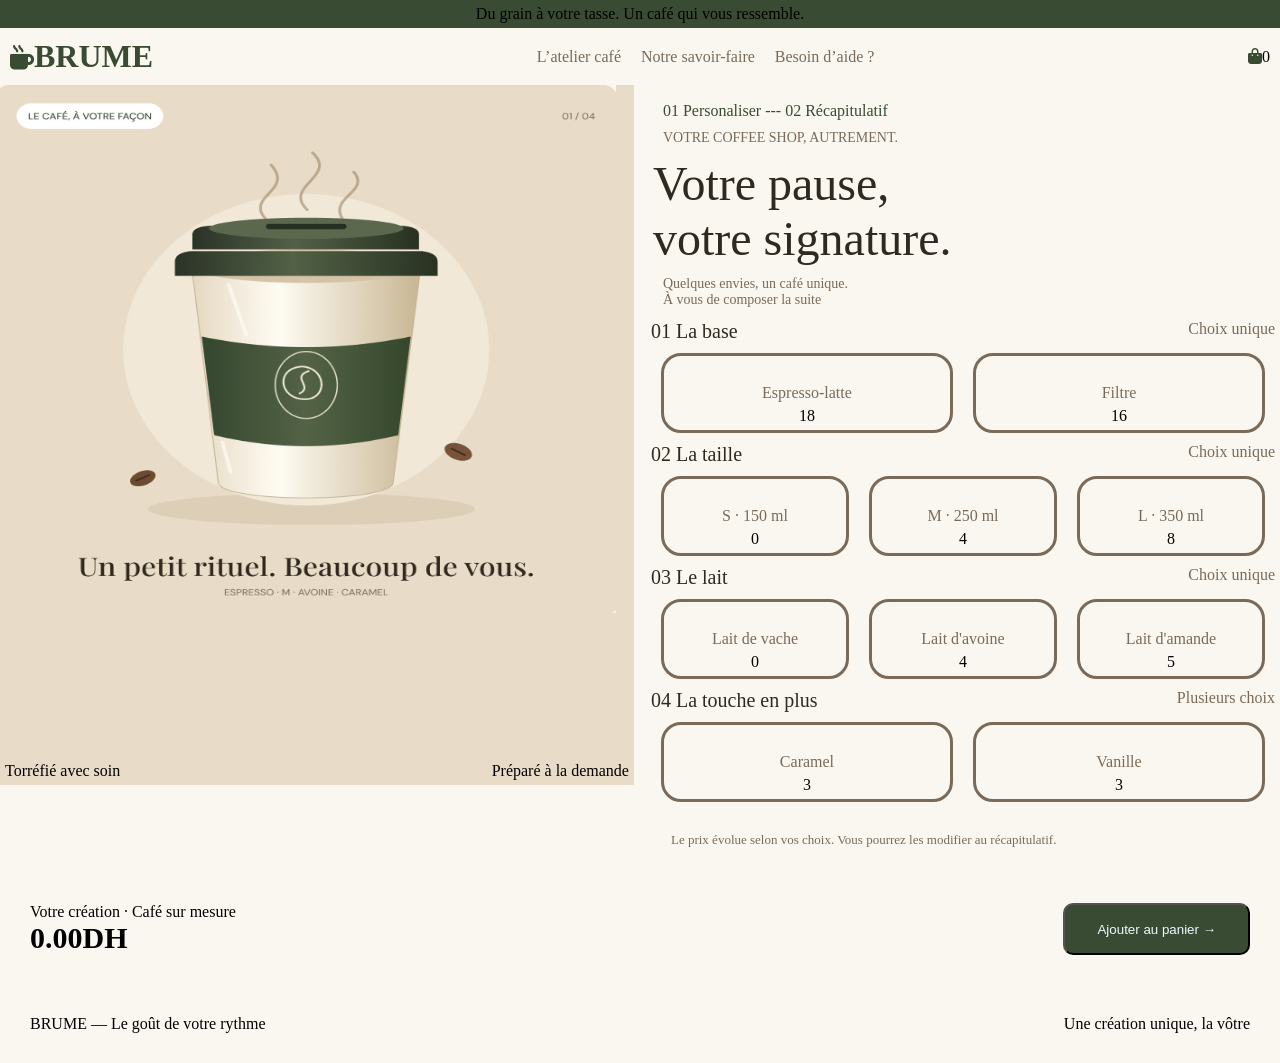
==== commit 80116cfc: "creation de la page checkout" ====
--- a/html/index.html
+++ b/html/index.html
@@ -38,7 +38,7 @@
                 <div class="section-1">
 
                     <div id="Demande">
-                        <img src="../assets/image.png" alt="image repesentative pour le site" name="coffe" />
+                        <img src="../assets/image2.png" alt="image repesentative pour le site" name="coffe" />
                         <span>
                             <p>
                                 Torréfié avec soin</p>
@@ -151,7 +151,7 @@
             </div>
             <div class="section-4">
                 <div>
-                    <img src="../assets/image.png" alt=" image repesentative pour le site">
+                    <img src="../assets/image2.png" alt=" image repesentative pour le site">
                 </div>
                 <div class="section-5">
                     <p>✓ Sélection ajoutée </p>
--- a/css/style.css
+++ b/css/style.css
@@ -1,6 +1,7 @@
 *{
     margin:0;
     padding:0;
+    box-sizing: border-box;
 }
 header>div:first-child{
     background-color: #394B32; 
@@ -256,4 +257,145 @@
     display: flex;
     flex-direction: row;
     justify-content: space-between;
-}+}
+@media only screen and (max-width: 500px ) {
+
+header>div:first-child{
+    display: none;
+}
+nav{
+    display:none;
+}
+.section-1{
+    display: flex;
+    flex-direction: column;
+    width: 100%;
+}
+.section-3{
+    display: flex;
+    flex-direction: column;
+    justify-content: center;
+    width: 100%;
+}
+footer{
+    display:flex;
+    flex-direction:column; 
+    justify-content: center; 
+}
+footer>p:last-child{
+    display:none;
+}
+#Demande{
+    width: 80%;
+   margin:10%;
+}
+button{
+    display: flex;
+    width: 70%;
+    gap: 10px;
+    text-align: center;
+    
+}
+form{
+    width: 100%;
+}
+main{
+    width: 100%;
+}
+.section-4{
+    display: flex;
+    flex-direction: column;
+    width: 100%;
+}
+.section-5{
+    width: 100%;
+}
+
+}
+.commandes{
+    
+    border-color:#795339;
+    border-radius: 5px;
+    width: 250px;
+    padding: 10px;
+    margin:10px ;
+}
+.commandes div span:first-child{
+    width: 10px;;
+    padding: 10px ;
+    color: #394B32;
+
+}
+.augmenter{
+    background-color: #796A59;
+    width:10px;
+    padding: 10px;
+    margin: 10px;
+    border-radius: 5px;
+}
+.vertical{
+    display: flex;
+    flex-direction: column;
+}
+.horizontale{
+    display: flex;
+    flex-direction: row;
+    gap: 30px;
+}
+.horizontale img{
+    width:30%;
+    gap: 10px;
+}
+.horizontale h3{
+    font-size: 20px;
+    color: #394B32;
+    
+}
+.ajout{
+    padding: 10px;
+   margin: 20px;
+}
+.section-7 h2{
+    display: flex;
+    justify-content: end;
+    font-size:20px;
+    margin: 10px;
+}
+
+.Payement form label{
+    display: flex;
+    flex-direction: column;
+    align-items: center;
+    font-size: larger;
+    
+}
+.Payement fieldset{
+    border: none;
+}
+.Payement legend{
+    font-size: 20px;
+    color: #795339;
+    display: flex;
+    align-items: center;
+}
+.Payement input{
+    padding: 10px 50px;
+    margin: 5px;
+  border: #40543a;
+    border-radius: 5px;
+    outline:solid #394B32; 
+}
+.section-7{
+     display: flex;
+    flex-direction: row;
+    background-color: #FAF7F0;
+    gap: 250px;
+    margin: 10px;
+}
+.section-7 h4{
+    color:#795339;
+    font-size: large;
+    display: flex;
+    flex-direction: row;
+    justify-content: center;
+}
